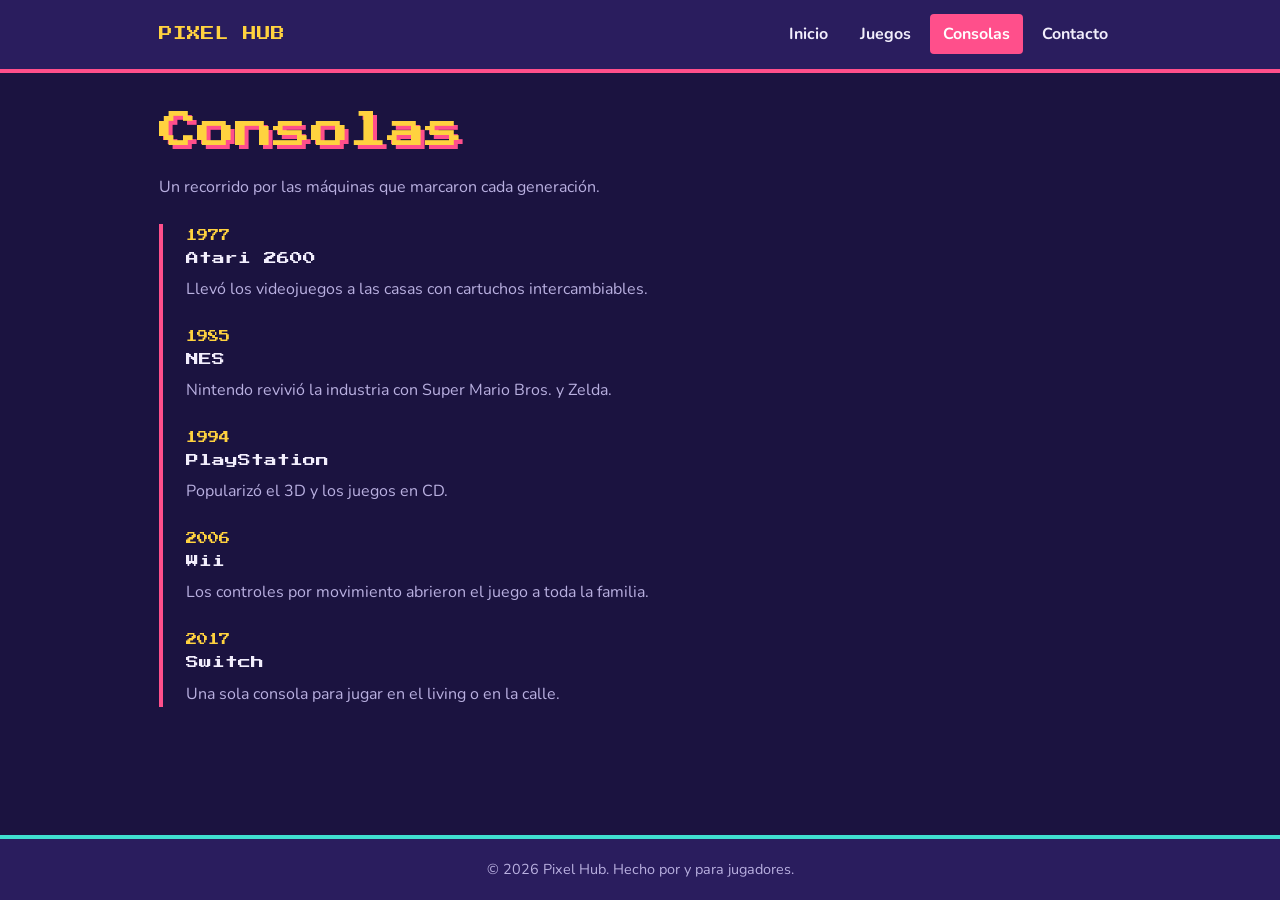
==== subpages/consolas.html @ f255de30 "Add files via upload" ====
<!DOCTYPE html>
<html lang="es">
<head>
<meta charset="UTF-8">
<meta name="viewport" content="width=device-width, initial-scale=1">
<title>Consolas | Pixel Hub</title>
<link rel="preconnect" href="https://fonts.googleapis.com">
<link href="https://fonts.googleapis.com/css2?family=Nunito:wght@400;700;800&family=Press+Start+2P&display=swap" rel="stylesheet">
<link rel="stylesheet" href="../css/style.css">
</head>
<body>
<header>
  <div class="barra">
    <a class="logo" href="../index.html">PIXEL HUB</a>
    <button id="menu-btn" aria-label="Abrir menú" aria-expanded="false">☰</button>
    <nav aria-label="Principal">
      <ul id="menu">
        <li><a href="../index.html">Inicio</a></li>
        <li><a href="juegos.html">Juegos</a></li>
        <li><a href="consolas.html">Consolas</a></li>
        <li><a href="contacto.html">Contacto</a></li>
      </ul>
    </nav>
  </div>
</header>
<main>
<section>
  <h1>Consolas</h1>
  <p class="lead">Un recorrido por las máquinas que marcaron cada generación.</p>
  <div class="linea">
    <div class="hito"><span class="anio">1977</span><h3>Atari 2600</h3><p>Llevó los videojuegos a las casas con cartuchos intercambiables.</p></div>
    <div class="hito"><span class="anio">1985</span><h3>NES</h3><p>Nintendo revivió la industria con Super Mario Bros. y Zelda.</p></div>
    <div class="hito"><span class="anio">1994</span><h3>PlayStation</h3><p>Popularizó el 3D y los juegos en CD.</p></div>
    <div class="hito"><span class="anio">2006</span><h3>Wii</h3><p>Los controles por movimiento abrieron el juego a toda la familia.</p></div>
    <div class="hito"><span class="anio">2017</span><h3>Switch</h3><p>Una sola consola para jugar en el living o en la calle.</p></div>
  </div>
</section>
</main>
<footer>© 2026 Pixel Hub. Hecho por y para jugadores.</footer>
<script src="../js/java.js"></script>
</body>
</html>
---- css/style.css ----
:root{
  --fondo:#1b1340; --panel:#2a1d5e; --borde:#4a3a96;
  --cian:#3fe0d0; --rosa:#ff4f8b; --amarillo:#ffd23f; --texto:#f2eefc; --suave:#b9b0e0;
}
*{box-sizing:border-box;margin:0;padding:0}
body{font-family:'Nunito',sans-serif;background:var(--fondo);color:var(--texto);line-height:1.6;min-height:100vh;display:flex;flex-direction:column}
h1,h2,h3{font-family:'Press Start 2P',monospace;line-height:1.4;font-weight:400}
h1{font-size:clamp(1.4rem,4vw,2.4rem);color:var(--amarillo);text-shadow:4px 4px 0 var(--rosa)}
h2{font-size:1.1rem;color:var(--cian);margin-bottom:1.2rem}
h3{font-size:.8rem;margin-bottom:.6rem}
a{color:var(--cian)}
:focus-visible{outline:3px solid var(--amarillo);outline-offset:3px}

header{background:var(--panel);border-bottom:4px solid var(--rosa);position:sticky;top:0;z-index:10}
.barra{max-width:1000px;margin:auto;padding:.9rem 1.2rem;display:flex;align-items:center;justify-content:space-between;gap:1rem}
.logo{font-family:'Press Start 2P',monospace;font-size:.85rem;color:var(--amarillo);text-decoration:none}
nav ul{display:flex;gap:.4rem;list-style:none}
nav a{display:block;padding:.45rem .8rem;color:var(--texto);text-decoration:none;font-weight:700;border-radius:4px}
nav a:hover{background:var(--borde)}
nav a.activo{background:var(--rosa);color:#fff}
#menu-btn{display:none;background:none;border:2px solid var(--cian);color:var(--cian);padding:.4rem .7rem;font-size:1.1rem;cursor:pointer;border-radius:4px}

main{flex:1;max-width:1000px;width:100%;margin:auto;padding:2rem 1.2rem 3rem}
section{margin-bottom:3rem}
.lead{color:var(--suave);max-width:60ch;margin:1rem 0 1.5rem}

.hero{display:grid;grid-template-columns:1fr 1fr;gap:2rem;align-items:center}
#juego{background:#0f0a29;border:4px solid var(--cian);border-radius:8px;padding:1rem;box-shadow:8px 8px 0 var(--rosa)}
.marcador{display:flex;justify-content:space-between;font-family:'Press Start 2P',monospace;font-size:.65rem;color:var(--amarillo);margin-bottom:.8rem}
#campo{position:relative;height:240px;background:repeating-linear-gradient(0deg,#16103a 0 20px,#1b1344 20px 40px);border-radius:4px;overflow:hidden}
#objetivo{position:absolute;width:44px;height:44px;border:none;border-radius:50%;background:var(--rosa);box-shadow:0 0 0 4px var(--amarillo);cursor:crosshair;display:none}
#mensaje-juego{position:absolute;inset:0;display:flex;align-items:center;justify-content:center;text-align:center;padding:1rem;font-size:.9rem;color:var(--suave)}

.boton{display:inline-block;font-family:'Press Start 2P',monospace;font-size:.7rem;background:var(--amarillo);color:#1b1340;border:none;padding:.9rem 1.2rem;border-radius:4px;cursor:pointer;text-decoration:none;box-shadow:4px 4px 0 var(--rosa)}
.boton:active{transform:translate(3px,3px);box-shadow:1px 1px 0 var(--rosa)}

.rejilla{display:grid;grid-template-columns:repeat(auto-fill,minmax(210px,1fr));gap:1.2rem}
.tarjeta{background:var(--panel);border:2px solid var(--borde);border-radius:6px;padding:1.1rem}
.tarjeta .genero{display:inline-block;background:var(--cian);color:#1b1340;font-size:.75rem;font-weight:800;padding:.1rem .6rem;border-radius:20px;margin-bottom:.6rem}
.tarjeta p{color:var(--suave);font-size:.92rem}
.tarjeta[hidden]{display:none}
.tarjeta ul{padding-left:1.2rem;color:var(--suave);font-size:.92rem}
.tarjeta li{margin-bottom:.3rem}

.opciones{display:grid;gap:.7rem;margin:1rem 0}
.opciones button{background:#0f0a29;color:var(--texto);border:2px solid var(--borde);padding:.8rem 1rem;border-radius:6px;font:inherit;font-weight:700;text-align:left;cursor:pointer}
.opciones button:hover:not(:disabled){border-color:var(--cian)}
.opciones button:disabled{cursor:default}
.opciones button.correcta{background:var(--cian);color:#1b1340;border-color:var(--cian)}
.opciones button.incorrecta{background:var(--rosa);color:#fff;border-color:var(--rosa)}

.filtros{display:flex;flex-wrap:wrap;gap:.5rem;margin-bottom:1.5rem}
.filtros button{background:transparent;color:var(--texto);border:2px solid var(--borde);padding:.4rem .9rem;border-radius:20px;font:inherit;font-weight:700;cursor:pointer}
.filtros button.activo{background:var(--cian);color:#1b1340;border-color:var(--cian)}

.linea{border-left:4px solid var(--rosa);padding-left:1.4rem;display:grid;gap:1.4rem}
.hito .anio{font-family:'Press Start 2P',monospace;font-size:.7rem;color:var(--amarillo)}
.hito p{color:var(--suave)}

form{display:grid;gap:1rem;max-width:480px}
label{font-weight:700}
input,textarea,select{width:100%;padding:.7rem;background:#0f0a29;color:var(--texto);border:2px solid var(--borde);border-radius:4px;font:inherit}
.error{color:var(--rosa);font-size:.88rem;min-height:1.2em}
#respuesta{padding:1rem;border:2px solid var(--cian);border-radius:6px;display:none;max-width:480px}

footer{background:var(--panel);border-top:4px solid var(--cian);text-align:center;padding:1.2rem;color:var(--suave);font-size:.9rem}

@media (max-width:720px){
  .hero{grid-template-columns:1fr}
  #menu-btn{display:block}
  nav ul{display:none;flex-direction:column;position:absolute;top:100%;left:0;right:0;background:var(--panel);padding:.6rem 1.2rem 1rem;border-bottom:4px solid var(--rosa)}
  nav ul.abierto{display:flex}
}
@media (prefers-reduced-motion:reduce){*{transition:none!important;animation:none!important}}
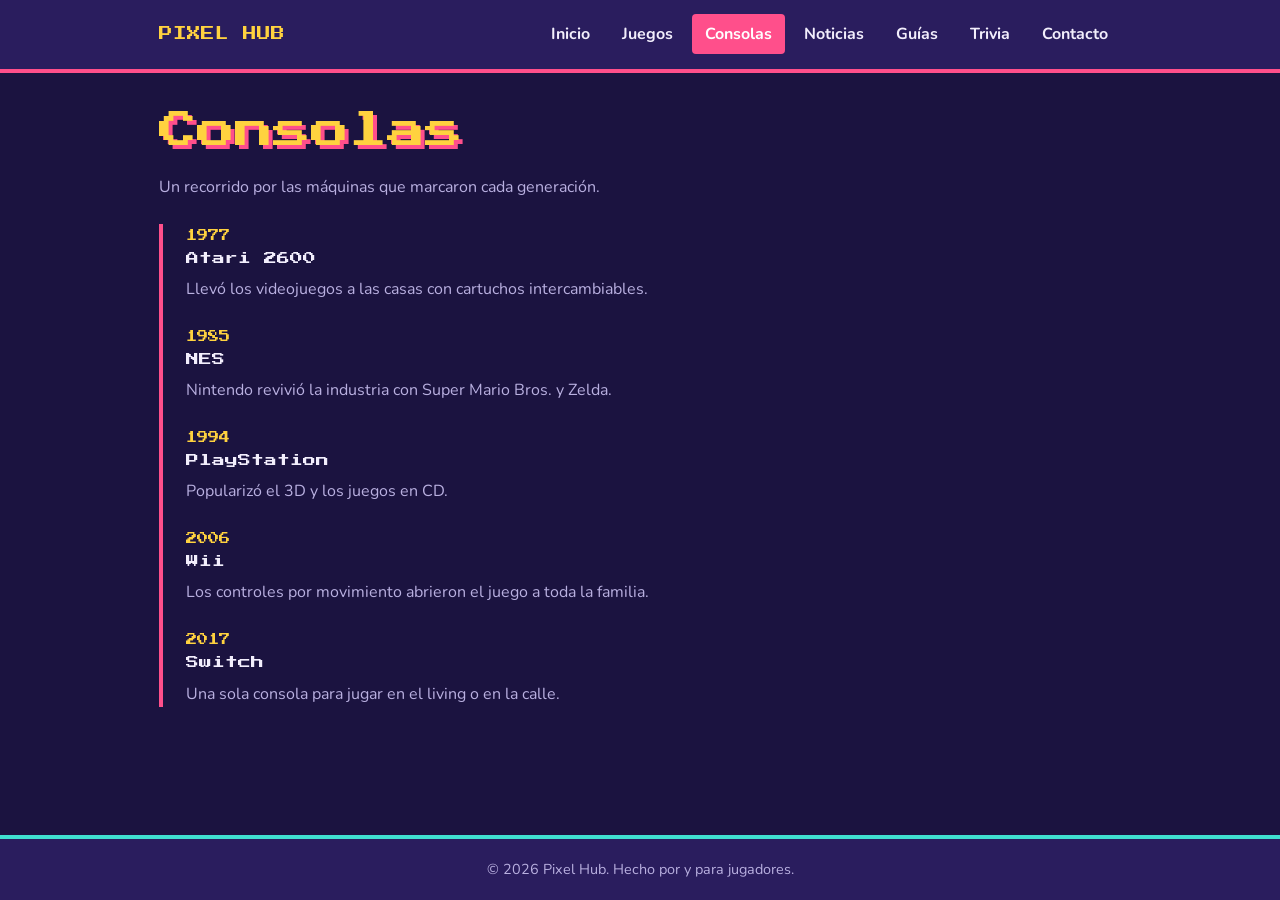
==== commit 67aed5e8: "Add links to Noticias, Guías, and Trivia in menu" ====
--- a/subpages/consolas.html
+++ b/subpages/consolas.html
@@ -18,6 +18,9 @@
         <li><a href="../index.html">Inicio</a></li>
         <li><a href="juegos.html">Juegos</a></li>
         <li><a href="consolas.html">Consolas</a></li>
+        <li><a href="noticias.html">Noticias</a></li>
+        <li><a href="guias.html">Guías</a></li>
+        <li><a href="trivia.html">Trivia</a></li>
         <li><a href="contacto.html">Contacto</a></li>
       </ul>
     </nav>
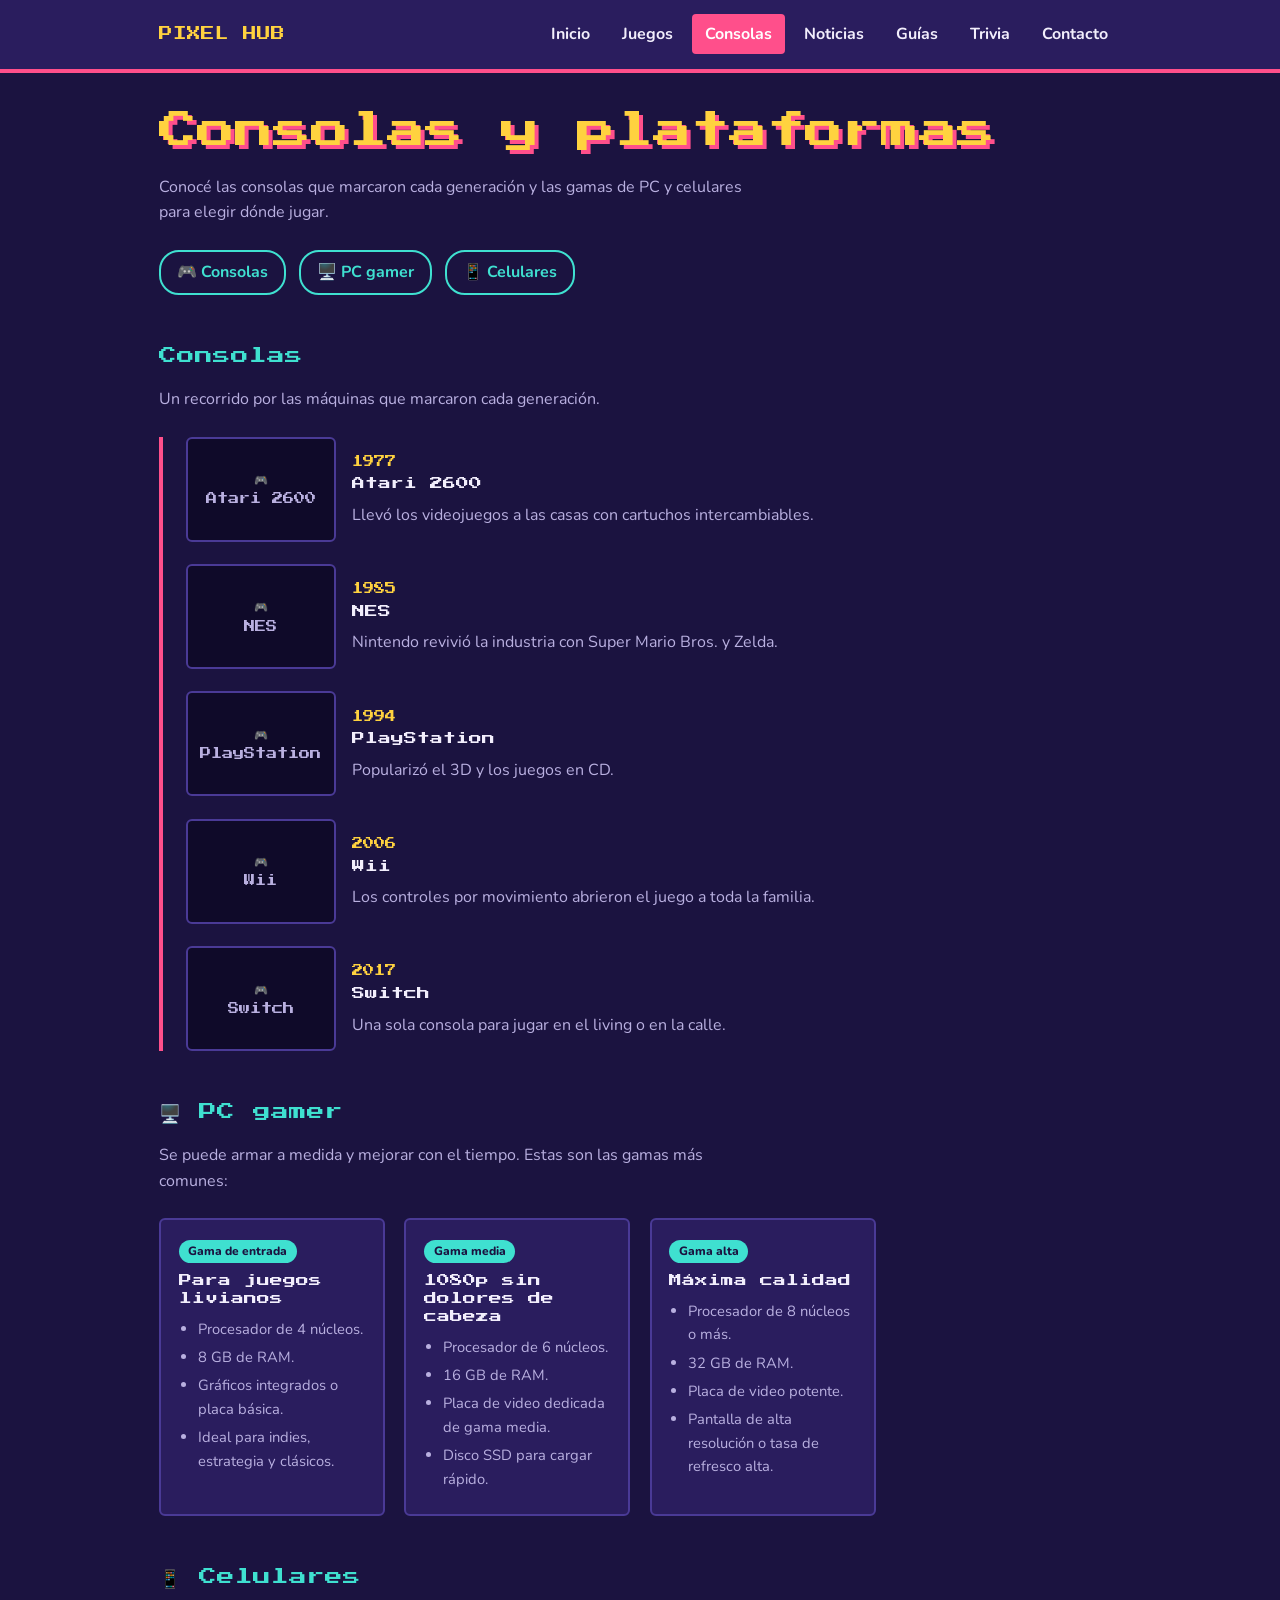
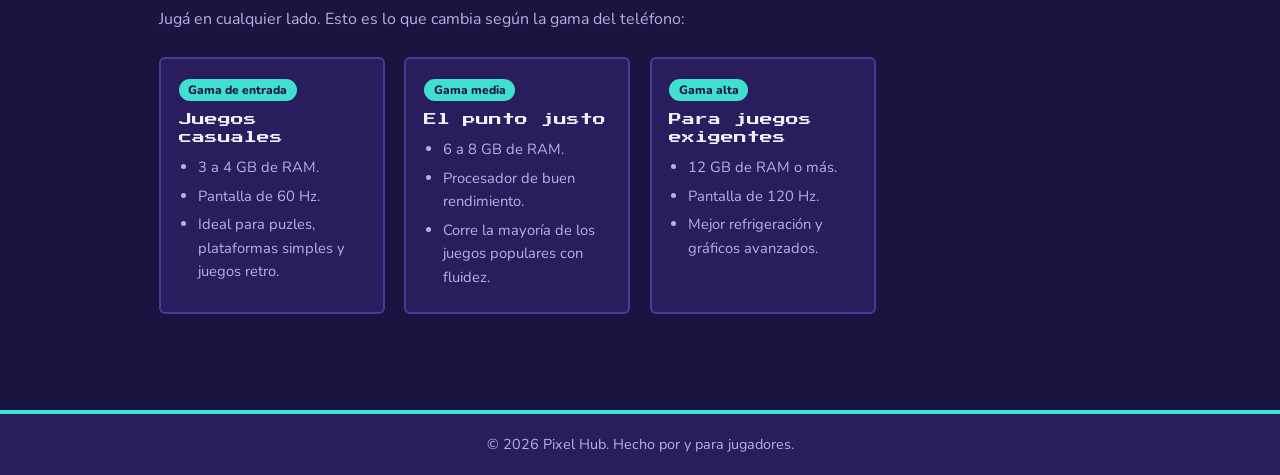
==== commit 8821d24f: "Add files via upload" ====
--- a/subpages/consolas.html
+++ b/subpages/consolas.html
@@ -26,19 +26,86 @@
     </nav>
   </div>
 </header>
+
 <main>
 <section>
-  <h1>Consolas</h1>
+  <h1>Consolas y plataformas</h1>
+  <p class="lead">Conocé las consolas que marcaron cada generación y las gamas de PC y celulares para elegir dónde jugar.</p>
+  <p class="saltos"><a class="boton-ancla" href="#consolas">🎮 Consolas</a> <a class="boton-ancla" href="#pc">🖥️ PC gamer</a> <a class="boton-ancla" href="#celulares">📱 Celulares</a></p>
+</section>
+
+<section id="consolas">
+  <h2>Consolas</h2>
   <p class="lead">Un recorrido por las máquinas que marcaron cada generación.</p>
   <div class="linea">
-    <div class="hito"><span class="anio">1977</span><h3>Atari 2600</h3><p>Llevó los videojuegos a las casas con cartuchos intercambiables.</p></div>
-    <div class="hito"><span class="anio">1985</span><h3>NES</h3><p>Nintendo revivió la industria con Super Mario Bros. y Zelda.</p></div>
-    <div class="hito"><span class="anio">1994</span><h3>PlayStation</h3><p>Popularizó el 3D y los juegos en CD.</p></div>
-    <div class="hito"><span class="anio">2006</span><h3>Wii</h3><p>Los controles por movimiento abrieron el juego a toda la familia.</p></div>
-    <div class="hito"><span class="anio">2017</span><h3>Switch</h3><p>Una sola consola para jugar en el living o en la calle.</p></div>
+    <div class="hito">
+      <figure class="consola-img"><span class="ph" aria-hidden="true">🎮<br>Atari 2600</span><img src="../img/atari-2600.jpg" alt="Imagen de la consola Atari 2600" loading="lazy" onerror="this.style.display='none'"></figure>
+      <div><span class="anio">1977</span><h3>Atari 2600</h3><p>Llevó los videojuegos a las casas con cartuchos intercambiables.</p></div>
+    </div>
+    <div class="hito">
+      <figure class="consola-img"><span class="ph" aria-hidden="true">🎮<br>NES</span><img src="../img/nes.jpg" alt="Imagen de la consola NES" loading="lazy" onerror="this.style.display='none'"></figure>
+      <div><span class="anio">1985</span><h3>NES</h3><p>Nintendo revivió la industria con Super Mario Bros. y Zelda.</p></div>
+    </div>
+    <div class="hito">
+      <figure class="consola-img"><span class="ph" aria-hidden="true">🎮<br>PlayStation</span><img src="../img/playstation.jpg" alt="Imagen de la consola PlayStation" loading="lazy" onerror="this.style.display='none'"></figure>
+      <div><span class="anio">1994</span><h3>PlayStation</h3><p>Popularizó el 3D y los juegos en CD.</p></div>
+    </div>
+    <div class="hito">
+      <figure class="consola-img"><span class="ph" aria-hidden="true">🎮<br>Wii</span><img src="../img/wii.jpg" alt="Imagen de la consola Wii" loading="lazy" onerror="this.style.display='none'"></figure>
+      <div><span class="anio">2006</span><h3>Wii</h3><p>Los controles por movimiento abrieron el juego a toda la familia.</p></div>
+    </div>
+    <div class="hito">
+      <figure class="consola-img"><span class="ph" aria-hidden="true">🎮<br>Switch</span><img src="../img/switch.jpg" alt="Imagen de la consola Switch" loading="lazy" onerror="this.style.display='none'"></figure>
+      <div><span class="anio">2017</span><h3>Switch</h3><p>Una sola consola para jugar en el living o en la calle.</p></div>
+    </div>
   </div>
 </section>
+
+<section id="pc">
+  <h2>🖥️ PC gamer</h2>
+  <p class="lead">Se puede armar a medida y mejorar con el tiempo. Estas son las gamas más comunes:</p>
+    <div class="rejilla">
+      <div class="tarjeta">
+        <span class="genero">Gama de entrada</span>
+        <h3>Para juegos livianos</h3>
+        <ul><li>Procesador de 4 núcleos.</li><li>8 GB de RAM.</li><li>Gráficos integrados o placa básica.</li><li>Ideal para indies, estrategia y clásicos.</li></ul>
+      </div>
+      <div class="tarjeta">
+        <span class="genero">Gama media</span>
+        <h3>1080p sin dolores de cabeza</h3>
+        <ul><li>Procesador de 6 núcleos.</li><li>16 GB de RAM.</li><li>Placa de video dedicada de gama media.</li><li>Disco SSD para cargar rápido.</li></ul>
+      </div>
+      <div class="tarjeta">
+        <span class="genero">Gama alta</span>
+        <h3>Máxima calidad</h3>
+        <ul><li>Procesador de 8 núcleos o más.</li><li>32 GB de RAM.</li><li>Placa de video potente.</li><li>Pantalla de alta resolución o tasa de refresco alta.</li></ul>
+      </div>
+    </div>
+</section>
+
+<section id="celulares">
+  <h2>📱 Celulares</h2>
+  <p class="lead">Jugá en cualquier lado. Esto es lo que cambia según la gama del teléfono:</p>
+    <div class="rejilla">
+      <div class="tarjeta">
+        <span class="genero">Gama de entrada</span>
+        <h3>Juegos casuales</h3>
+        <ul><li>3 a 4 GB de RAM.</li><li>Pantalla de 60 Hz.</li><li>Ideal para puzles, plataformas simples y juegos retro.</li></ul>
+      </div>
+      <div class="tarjeta">
+        <span class="genero">Gama media</span>
+        <h3>El punto justo</h3>
+        <ul><li>6 a 8 GB de RAM.</li><li>Procesador de buen rendimiento.</li><li>Corre la mayoría de los juegos populares con fluidez.</li></ul>
+      </div>
+      <div class="tarjeta">
+        <span class="genero">Gama alta</span>
+        <h3>Para juegos exigentes</h3>
+        <ul><li>12 GB de RAM o más.</li><li>Pantalla de 120 Hz.</li><li>Mejor refrigeración y gráficos avanzados.</li></ul>
+      </div>
+    </div>
+</section>
 </main>
+
 <footer>© 2026 Pixel Hub. Hecho por y para jugadores.</footer>
 <script src="../js/java.js"></script>
 </body>
--- a/css/style.css
+++ b/css/style.css
@@ -39,6 +39,15 @@
 .tarjeta .genero{display:inline-block;background:var(--cian);color:#1b1340;font-size:.75rem;font-weight:800;padding:.1rem .6rem;border-radius:20px;margin-bottom:.6rem}
 .tarjeta p{color:var(--suave);font-size:.92rem}
 .tarjeta[hidden]{display:none}
+a.tarjeta{display:block;color:inherit;text-decoration:none}
+.rejilla .tarjeta{transition:transform .2s ease,border-color .2s ease,box-shadow .2s ease,background .2s ease}
+.tarjeta.clicable{cursor:pointer}
+.rejilla .tarjeta:hover,.rejilla a.tarjeta:focus-visible,.rejilla .tarjeta.clicable:focus-visible{transform:translateY(-6px);border-color:var(--cian);box-shadow:6px 6px 0 var(--rosa);background:#33257a}
+.rejilla a.tarjeta:active{transform:translateY(-2px);box-shadow:3px 3px 0 var(--rosa)}
+.tarjeta .mas{display:inline-block;color:var(--cian);font-weight:700;margin-top:.4rem;transition:transform .2s ease}
+a.tarjeta:hover .mas{transform:translateX(4px)}
+.botones{display:flex;flex-wrap:wrap;gap:1.2rem}
+.cta-juegos{margin-top:2.2rem}
 .tarjeta ul{padding-left:1.2rem;color:var(--suave);font-size:.92rem}
 .tarjeta li{margin-bottom:.3rem}
 
@@ -48,6 +57,11 @@
 .opciones button:disabled{cursor:default}
 .opciones button.correcta{background:var(--cian);color:#1b1340;border-color:var(--cian)}
 .opciones button.incorrecta{background:var(--rosa);color:#fff;border-color:var(--rosa)}
+
+#buscador{max-width:480px;margin-bottom:1.2rem}
+.tarjeta{position:relative}
+.fav{position:absolute;top:.7rem;right:.8rem;background:none;border:none;color:var(--suave);font-size:1.5rem;line-height:1;cursor:pointer}
+.fav:hover,.fav.activo{color:var(--rosa)}
 
 .filtros{display:flex;flex-wrap:wrap;gap:.5rem;margin-bottom:1.5rem}
 .filtros button{background:transparent;color:var(--texto);border:2px solid var(--borde);padding:.4rem .9rem;border-radius:20px;font:inherit;font-weight:700;cursor:pointer}
@@ -72,3 +86,55 @@
   nav ul.abierto{display:flex}
 }
 @media (prefers-reduced-motion:reduce){*{transition:none!important;animation:none!important}}
+.juegos{
+   
+  
+}
+.consola{
+  float:right;
+    margin-left: var(--ancho);
+  transition: margin-left 0.3s;
+}
+
+
+/* ===== Ventana flotante de juegos ===== */
+.ventana-juego{margin:auto;border:4px solid var(--cian);border-radius:8px;background:var(--panel);color:var(--texto);padding:1.4rem;width:min(880px,94vw);max-height:90vh;overflow:auto;box-shadow:8px 8px 0 var(--rosa)}
+.ventana-juego::backdrop{background:rgba(10,6,30,.82)}
+.ventana-juego[open]{animation:aparece .25s ease}
+@keyframes aparece{from{opacity:0;transform:translateY(16px) scale(.97)}to{opacity:1;transform:none}}
+.ventana-juego .cerrar{position:absolute;top:.7rem;right:.8rem;background:var(--rosa);color:#fff;border:none;border-radius:4px;width:2rem;height:2rem;font-size:1rem;cursor:pointer}
+.vj-cabecera{padding-right:2.5rem;margin-bottom:1rem}
+.vj-cabecera .genero{display:inline-block;background:var(--cian);color:#1b1340;font-size:.75rem;font-weight:800;padding:.1rem .6rem;border-radius:20px;margin-bottom:.6rem}
+.vj-cabecera h2{color:var(--amarillo);margin-bottom:.5rem}
+.vj-cabecera p{color:var(--suave)}
+.vj-cuerpo{display:grid;grid-template-columns:1.5fr 1fr;gap:1.2rem;align-items:start}
+.vj-video{aspect-ratio:16/9;background:#0f0a29;border:2px solid var(--borde);border-radius:6px;overflow:hidden}
+.vj-video iframe,.vj-video video{width:100%;height:100%;border:0;display:block}
+.vj-sinvideo{height:100%;display:flex;flex-direction:column;align-items:center;justify-content:center;color:var(--suave);text-align:center;padding:1rem}
+.vj-sinvideo span{font-size:2.5rem;color:var(--rosa)}
+.vj-req h2.vj-titulo-req{font-size:.75rem;margin-bottom:.8rem}
+.vj-req h3{color:var(--amarillo);font-size:.65rem;margin:.8rem 0 .4rem}
+.vj-req ul{list-style:none;font-size:.9rem;color:var(--suave)}
+.vj-req li{margin-bottom:.2rem}
+.vj-req b{color:var(--texto)}
+@media (max-width:720px){.vj-cuerpo{grid-template-columns:1fr}}
+
+/* ===== Consolas: imágenes, anclas y gamas ===== */
+.hito{display:grid;grid-template-columns:150px 1fr;gap:1rem;align-items:center}
+.consola-img{position:relative;width:150px;height:105px;background:#0f0a29;border:2px solid var(--borde);border-radius:6px;overflow:hidden;display:flex;align-items:center;justify-content:center}
+.consola-img .ph{font-size:.7rem;text-align:center;color:var(--suave);font-family:'Press Start 2P',monospace;line-height:1.8;padding:.4rem}
+.consola-img img{position:absolute;inset:0;width:100%;height:100%;object-fit:contain;background:#fff}
+.saltos{display:flex;flex-wrap:wrap;gap:.8rem}
+.boton-ancla{display:inline-block;padding:.5rem 1rem;border:2px solid var(--cian);border-radius:20px;color:var(--cian);text-decoration:none;font-weight:700;transition:background .2s,color .2s,transform .2s}
+.boton-ancla:hover{background:var(--cian);color:#1b1340;transform:translateY(-3px)}
+section[id]{scroll-margin-top:5.5rem}
+html{scroll-behavior:smooth}
+@media (max-width:520px){.hito{grid-template-columns:1fr}}
+
+/* ===== Noticia individual ===== */
+.noticia{max-width:70ch}
+.noticia h1{margin:.6rem 0 1rem}
+.noticia p{margin-bottom:1rem}
+.noticia .genero-tag{display:inline-block;background:var(--cian);color:#1b1340;font-size:.75rem;font-weight:800;padding:.1rem .6rem;border-radius:20px}
+.volver{font-weight:700;text-decoration:none}
+.volver:hover{text-decoration:underline}
